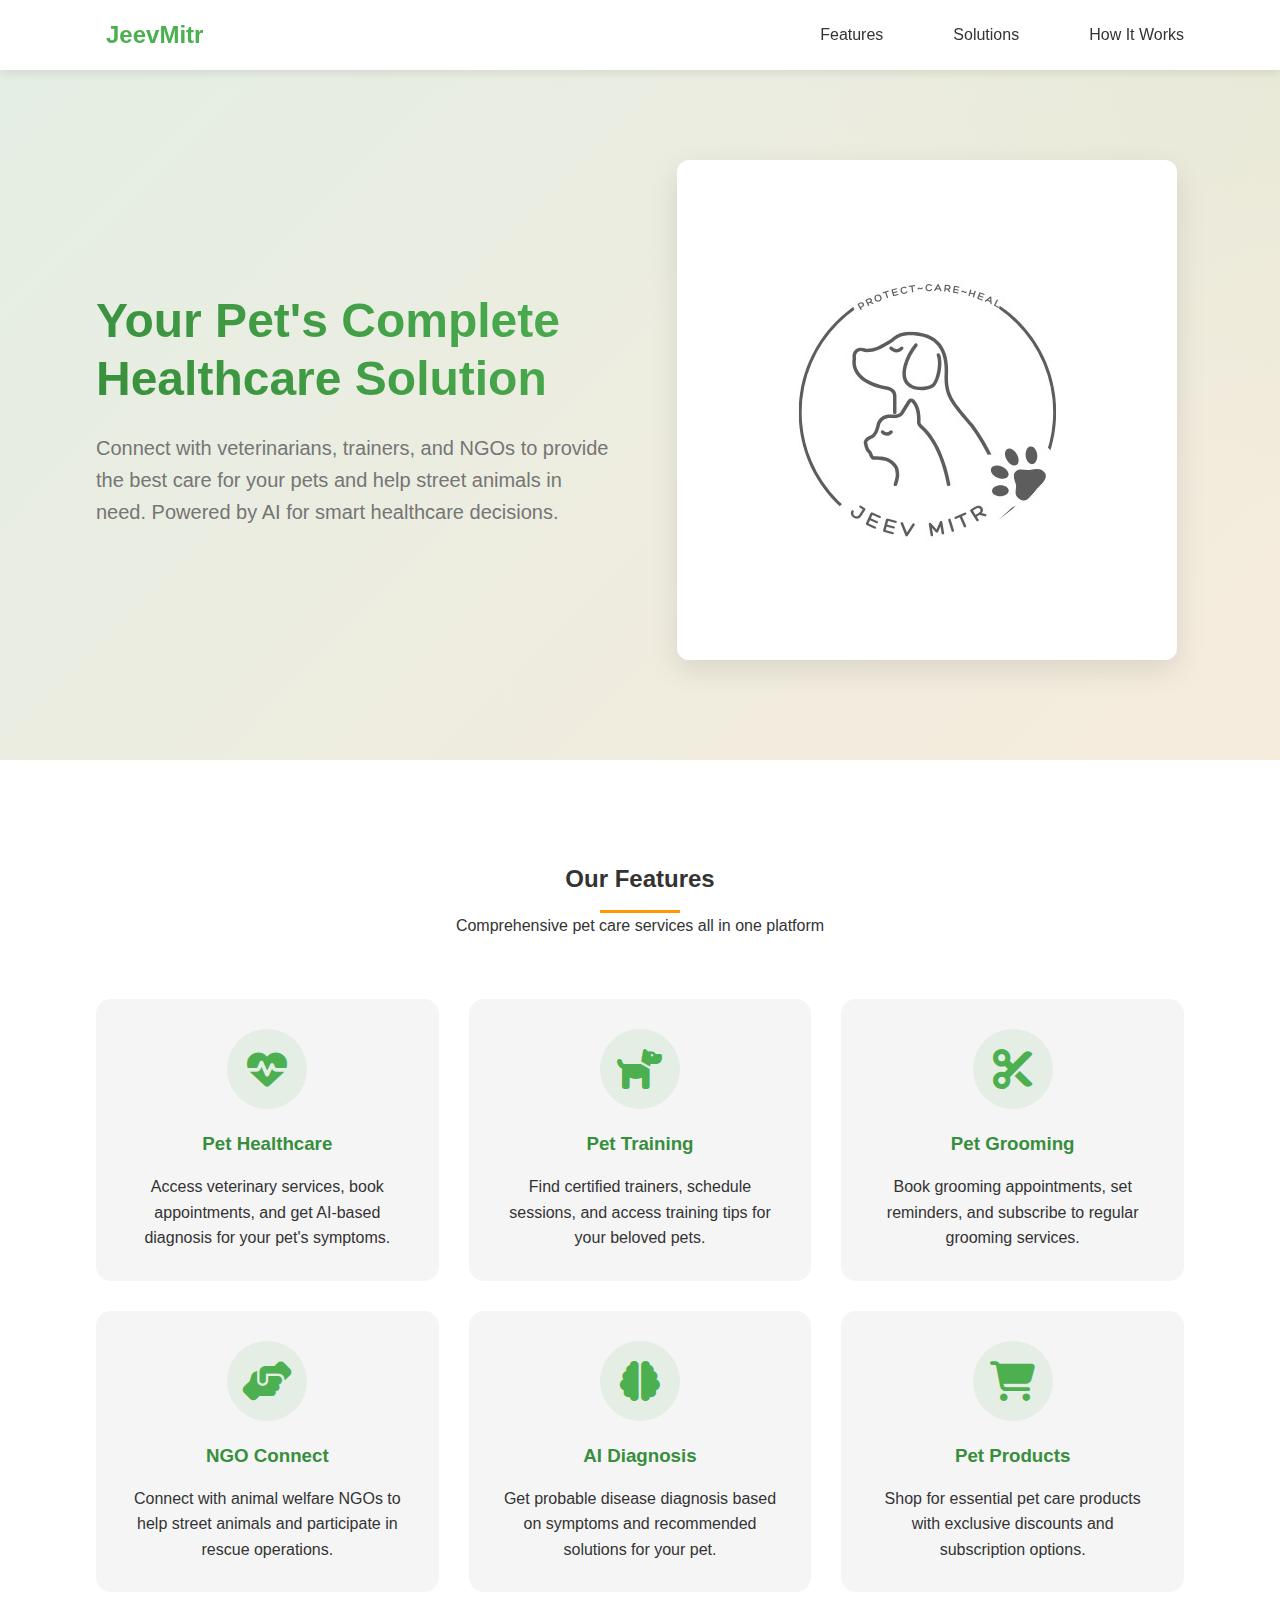
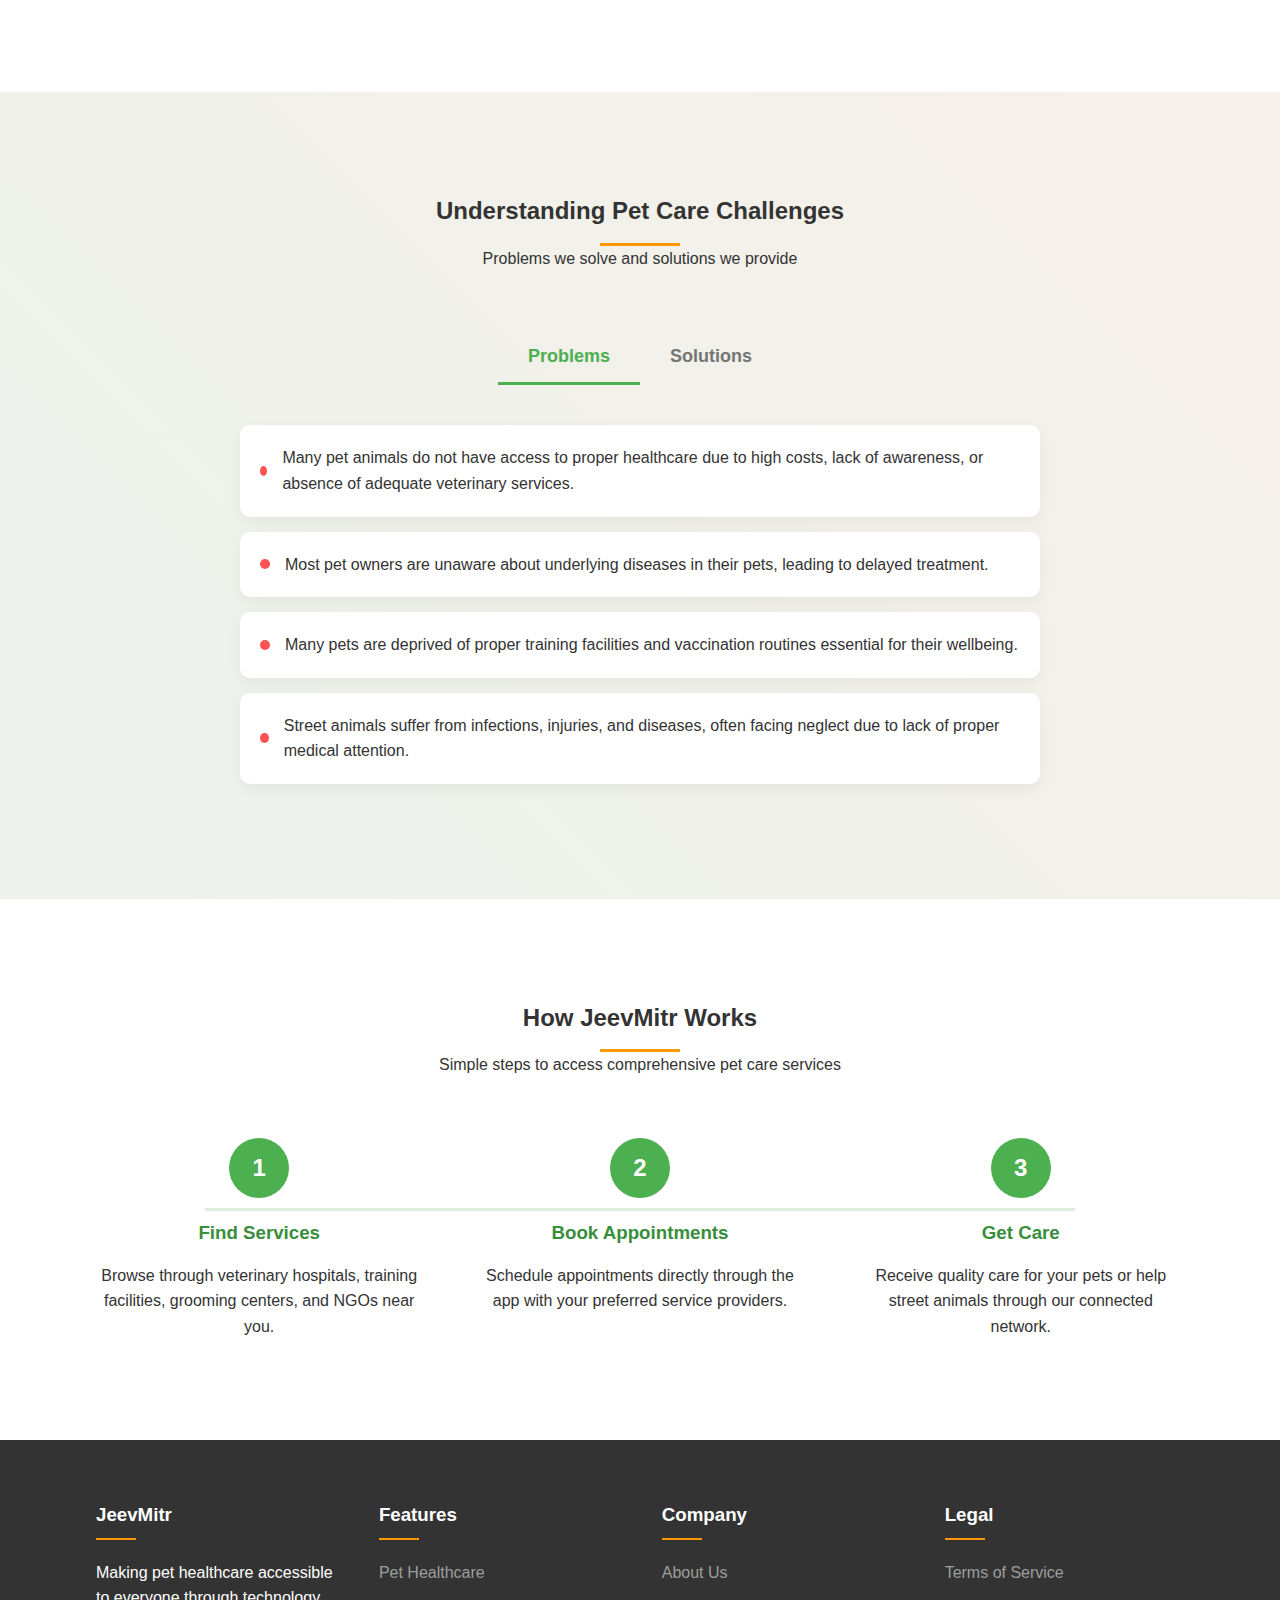
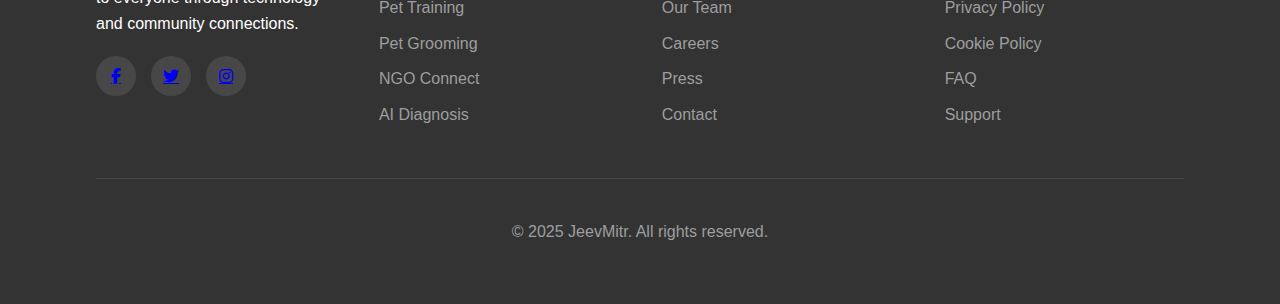
==== index.html @ 5f8472cf "namechange" ====
<!DOCTYPE html>
<html lang="en">
<head>
    <meta charset="UTF-8">
    <meta name="viewport" content="width=device-width, initial-scale=1.0">
    <title>JeevMitr - Complete Pet Healthcare Solution</title>
    <link rel="icon" href="/api/placeholder/32/32" type="image/png">
    <link href="https://fonts.googleapis.com/css2?family=Roboto:wght@400;500;700&display=swap" rel="stylesheet">
    <link rel="stylesheet" href="https://cdnjs.cloudflare.com/ajax/libs/font-awesome/6.5.1/css/all.min.css">
    <style>
        :root {
            --primary: #4CAF50;
            --primary-dark: #388E3C;
            --accent: #FF9800;
            --light: #F5F5F5;
            --dark: #333333;
            --gray: #757575;
        }
        
        * {
            margin: 0;
            padding: 0;
            box-sizing: border-box;
            font-family: 'Segoe UI', Tahoma, Geneva, Verdana, sans-serif;
        }
        
        body {
            background-color: var(--light);
            color: var(--dark);
            line-height: 1.6;
        }
        
        header {
            background-color: white;
            box-shadow: 0 2px 10px rgba(0,0,0,0.1);
            position: fixed;
            width: 100%;
            z-index: 100;
        }
        
        .container {
            width: 85%;
            max-width: 1200px;
            margin: 0 auto;
        }
        
        nav {
            display: flex;
            justify-content: space-between;
            align-items: center;
            padding: 15px 0;
            height: 70px;
        }
        
        .logo {
            display: flex;
            align-items: center;
        }
        
        .logo img {
            height: 40px;
            margin-right: 10px;
        }
        
        .logo h1 {
            color: var(--primary);
            font-size: 24px;
        }
        
        .nav-links {
            display: flex;
            list-style: none;
            align-items: center;
            gap: 40px;
        }
        
        .nav-links li {
            margin-left: 30px;
        }
        
        .nav-links a {
            text-decoration: none;
            color: var(--dark);
            font-weight: 500;
            transition: color 0.3s;
        }
        
        .nav-links li a {
            text-decoration: none;
            color: var(--dark);
            font-weight: 500;
            font-size: 16px;
            transition: all 0.3s ease;
            position: relative;
        }
        
        .nav-links li a:not(.cta-button)::after {
            content: '';
            position: absolute;
            bottom: -5px;
            left: 0;
            width: 0;
            height: 2px;
            background-color: var(--primary);
            transition: width 0.3s ease;
        }
        
        .nav-links li a:not(.cta-button):hover::after {
            width: 100%;
        }
        
        .nav-links a:hover {
            color: var(--primary);
        }
        
        .cta-button {
            background: linear-gradient(45deg, var(--primary), var(--primary-dark));
            color: white;
            padding: 12px 24px;
            border-radius: 30px;
            font-weight: 600;
            transition: transform 0.3s ease, box-shadow 0.3s ease;
        }
        
        .cta-button:hover {
            transform: translateY(-2px);
            box-shadow: 0 5px 15px rgba(76, 175, 80, 0.3);
        }
        
        /* Hero Section */
        .hero {
            padding: 160px 0 100px;
            background: linear-gradient(135deg, rgba(76, 175, 80, 0.1) 0%, rgba(255, 152, 0, 0.1) 100%);
            position: relative;
            overflow: hidden;
        }

        .hero .container {
            display: grid;
            grid-template-columns: 1fr 1fr;
            gap: 60px;
            align-items: center;
        }
        
        .hero::before {
            content: '';
            position: absolute;
            top: -50%;
            right: -50%;
            width: 100%;
            height: 100%;
            background: radial-gradient(circle, rgba(76, 175, 80, 0.05) 0%, transparent 70%);
            transform: rotate(-45deg);
        }
        
        .hero-content {
            width: 100%;
            position: relative;
            z-index: 2;
        }
        
        .hero-content h2 {
            font-size: 48px;
            line-height: 1.2;
            margin-bottom: 25px;
            background: linear-gradient(45deg, var(--primary-dark), var(--primary));
            -webkit-background-clip: text;
            -webkit-text-fill-color: transparent;
        }
        
        .hero-content p {
            font-size: 20px;
            line-height: 1.6;
            color: var(--gray);
            margin-bottom: 0; /* Changed from 40px since there are no buttons */
        }
        
        .hero-image {
            width: 100%;
            position: relative;
            z-index: 2;
            display: flex;
            justify-content: center;
            align-items: center;
        }

        .hero-image img {
            max-width: 100%;
            height: auto;
            border-radius: 12px;
            box-shadow: 0 10px 30px rgba(0,0,0,0.1);
            transition: transform 0.3s ease;
        }

        .hero-image img:hover {
            transform: translateY(-5px);
        }
        
        /* Features Section */
        .features {
            padding: 100px 0;
            background-color: white;
        }
        
        .section-title {
            text-align: center;
            margin-bottom: 60px;
        }
        
        .section-title h2 {
            position: relative;
            display: inline-block;
            padding-bottom: 15px;
        }
        
        .section-title h2::after {
            content: '';
            position: absolute;
            bottom: 0;
            left: 50%;
            transform: translateX(-50%);
            width: 80px;
            height: 3px;
            background-color: var(--accent);
        }
        
        .features-grid {
            display: grid;
            grid-template-columns: repeat(3, 1fr);
            gap: 30px;
        }
        
        .feature-card {
            background-color: var(--light);
            border-radius: 15px;
            padding: 30px;
            text-align: center;
            transition: transform 0.3s, box-shadow 0.3s;
        }
        
        .feature-card:hover {
            transform: translateY(-10px);
            box-shadow: 0 15px 30px rgba(0,0,0,0.1);
        }
        
        .feature-icon {
            background-color: rgba(76, 175, 80, 0.1);
            width: 80px;
            height: 80px;
            border-radius: 50%;
            display: flex;
            align-items: center;
            justify-content: center;
            margin: 0 auto 20px;
            color: var(--primary);
        }
        
        .feature-icon i {
            font-size: 40px;
        }
        
        .feature-card h3 {
            margin-bottom: 15px;
            color: var(--primary-dark);
        }
        
        /* Problem Solution Section */
        .problem-solution {
            padding: 100px 0;
            background: linear-gradient(45deg, rgba(76, 175, 80, 0.05), rgba(255, 152, 0, 0.05));
        }
        
        .tabs {
            display: flex;
            justify-content: center;
            margin-bottom: 40px;
        }
        
        .tab-button {
            padding: 15px 30px;
            border: none;
            background: none;
            font-size: 18px;
            font-weight: 600;
            color: var(--gray);
            cursor: pointer;
            transition: color 0.3s;
            border-bottom: 3px solid transparent;
        }
        
        .tab-button.active {
            color: var(--primary);
            border-bottom: 3px solid var(--primary);
        }
        
        .tab-content {
            display: none;
        }
        
        .tab-content.active {
            display: block;
        }
        
        .problem-list, .solution-list {
            list-style: none;
            max-width: 800px;
            margin: 0 auto;
        }
        
        .problem-list li, .solution-list li {
            background-color: white;
            padding: 20px;
            margin-bottom: 15px;
            border-radius: 10px;
            box-shadow: 0 5px 15px rgba(0,0,0,0.05);
            display: flex;
            align-items: center;
        }
        
        .problem-list li::before, .solution-list li::before {
            content: '';
            display: block;
            width: 10px;
            height: 10px;
            border-radius: 50%;
            margin-right: 15px;
        }
        
        .problem-list li::before {
            background-color: #FF5252;
        }
        
        .solution-list li::before {
            background-color: var(--primary);
        }
        
        /* How It Works Section */
        .how-it-works {
            padding: 100px 0;
            background-color: white;
        }
        
        .steps {
            display: flex;
            justify-content: space-between;
            position: relative;
            margin-top: 60px;
        }
        
        .steps::before {
            content: '';
            position: absolute;
            top: 70px;
            left: 10%;
            right: 10%;
            height: 3px;
            background-color: rgba(76, 175, 80, 0.2);
            z-index: 1;
        }
        
        .step {
            text-align: center;
            position: relative;
            z-index: 2;
            width: 30%;
        }
        
        .step-number {
            width: 60px;
            height: 60px;
            background-color: var(--primary);
            color: white;
            border-radius: 50%;
            display: flex;
            align-items: center;
            justify-content: center;
            font-size: 24px;
            font-weight: 700;
            margin: 0 auto 20px;
        }
        
        .step h3 {
            margin-bottom: 15px;
            color: var(--primary-dark);
        }
        
        /* Footer */
        footer {
            background-color: var(--dark);
            color: white;
            padding: 60px 0;
        }
        
        .footer-content {
            display: flex;
            justify-content: space-between;
        }
        
        .footer-column {
            width: 22%;
        }
        
        .footer-column h3 {
            margin-bottom: 20px;
            position: relative;
            padding-bottom: 10px;
        }
        
        .footer-column h3::after {
            content: '';
            position: absolute;
            bottom: 0;
            left: 0;
            width: 40px;
            height: 2px;
            background-color: var(--accent);
        }
        
        .footer-links {
            list-style: none;
        }
        
        .footer-links li {
            margin-bottom: 10px;
        }
        
        .footer-links a {
            color: #9E9E9E;
            text-decoration: none;
            transition: color 0.3s;
        }
        
        .footer-links a:hover {
            color: white;
        }
        
        .social-links {
            display: flex;
            gap: 15px;
            margin-top: 20px;
        }
        
        .social-icon {
            width: 40px;
            height: 40px;
            border-radius: 50%;
            background-color: rgba(255,255,255,0.1);
            display: flex;
            align-items: center;
            justify-content: center;
            transition: background-color 0.3s;
        }
        
        .social-icon:hover {
            background-color: var(--accent);
        }
        
        .social-icon img {
            width: 20px;
            filter: brightness(0) invert(1);
        }
        
        .copyright {
            text-align: center;
            padding-top: 40px;
            color: #9E9E9E;
            border-top: 1px solid rgba(255,255,255,0.1);
            margin-top: 40px;
        }
        
        /* Responsive Design */
        @media (max-width: 992px) {
            .hero .container {
                grid-template-columns: 1fr;
                gap: 40px;
                text-align: center;
            }
            
            .hero-content, .hero-image {
                width: 100%;
            }
            
            .hero-image {
                order: -1;
            }
            
            .hero-content {
                margin-bottom: 0;
            }
            
            .features-grid {
                grid-template-columns: repeat(2, 1fr);
            }
            
            .footer-content {
                flex-wrap: wrap;
            }
            
            .footer-column {
                width: 48%;
                margin-bottom: 30px;
            }
        }
        
        @media (max-width: 768px) {
            .hero {
                padding: 120px 0 60px;
            }
            
            .hero-content h2 {
                font-size: 36px;
            }
            
            .hero-content p {
                font-size: 18px;
            }
            
            .features-grid {
                grid-template-columns: 1fr;
            }
            
            .steps {
                flex-direction: column;
                align-items: center;
            }
            
            .steps::before {
                display: none;
            }
            
            .step {
                width: 100%;
                margin-bottom: 40px;
            }
            
            .footer-column {
                width: 100%;
            }
        }
    </style>
</head>
<body>
    <header>
        <div class="container">
            <nav>
                <div class="logo">
                    <i style="font-size: 40px; color: var(--primary); margin-right: 10px;"></i>
                    <h1>JeevMitr</h1>
                </div>
                <ul class="nav-links">
                    <li><a href="#features">Features</a></li>
                    <li><a href="#problem-solution">Solutions</a></li>
                    <li><a href="#how-it-works">How It Works</a></li>
                    <!-- <li><a href="https://play.google.com" target="_blank" class="cta-button">
                        <i class="fab fa-google-play"></i>
                        Download App
                    </a></li> -->
                </ul>
            </nav>
        </div>
    </header>

    <section class="hero">
        <div class="container">
            <div class="hero-content">
                <h2>Your Pet's Complete Healthcare Solution</h2>
                <p>Connect with veterinarians, trainers, and NGOs to provide the best care for your pets and help street animals in need. Powered by AI for smart healthcare decisions.</p>
            </div>
            <div class="hero-image">
                <img src="jeevmitr.jpg" 
                     alt="JeevMitr App Interface" 
                     style="max-width: 100%; height: auto; border-radius: 12px; box-shadow: 0 10px 30px rgba(0,0,0,0.1);">
            </div>
        </div>
    </section>

    <section class="features" id="features">
        <div class="container">
            <div class="section-title">
                <h2>Our Features</h2>
                <p>Comprehensive pet care services all in one platform</p>
            </div>
            <div class="features-grid">
                <div class="feature-card">
                    <div class="feature-icon">
                        <i class="fas fa-heartbeat" style="font-size: 40px; color: var(--primary);"></i>
                    </div>
                    <h3>Pet Healthcare</h3>
                    <p>Access veterinary services, book appointments, and get AI-based diagnosis for your pet's symptoms.</p>
                </div>
                <div class="feature-card">
                    <div class="feature-icon">
                        <i class="fas fa-dog" style="font-size: 40px; color: var(--primary);"></i>
                    </div>
                    <h3>Pet Training</h3>
                    <p>Find certified trainers, schedule sessions, and access training tips for your beloved pets.</p>
                </div>
                <div class="feature-card">
                    <div class="feature-icon">
                        <i class="fas fa-cut" style="font-size: 40px; color: var(--primary);"></i>
                    </div>
                    <h3>Pet Grooming</h3>
                    <p>Book grooming appointments, set reminders, and subscribe to regular grooming services.</p>
                </div>
                <div class="feature-card">
                    <div class="feature-icon">
                        <i class="fas fa-hands-helping" style="font-size: 40px; color: var(--primary);"></i>
                    </div>
                    <h3>NGO Connect</h3>
                    <p>Connect with animal welfare NGOs to help street animals and participate in rescue operations.</p>
                </div>
                <div class="feature-card">
                    <div class="feature-icon">
                        <i class="fas fa-brain" style="font-size: 40px; color: var(--primary);"></i>
                    </div>
                    <h3>AI Diagnosis</h3>
                    <p>Get probable disease diagnosis based on symptoms and recommended solutions for your pet.</p>
                </div>
                <div class="feature-card">
                    <div class="feature-icon">
                        <i class="fas fa-shopping-cart" style="font-size: 40px; color: var(--primary);"></i>
                    </div>
                    <h3>Pet Products</h3>
                    <p>Shop for essential pet care products with exclusive discounts and subscription options.</p>
                </div>
            </div>
        </div>
    </section>

    <section class="problem-solution" id="problem-solution">
        <div class="container">
            <div class="section-title">
                <h2>Understanding Pet Care Challenges</h2>
                <p>Problems we solve and solutions we provide</p>
            </div>
            <div class="tabs">
                <button class="tab-button active" onclick="openTab('problems')">Problems</button>
                <button class="tab-button" onclick="openTab('solutions')">Solutions</button>
            </div>
            <div id="problems" class="tab-content active">
                <ul class="problem-list">
                    <li>Many pet animals do not have access to proper healthcare due to high costs, lack of awareness, or absence of adequate veterinary services.</li>
                    <li>Most pet owners are unaware about underlying diseases in their pets, leading to delayed treatment.</li>
                    <li>Many pets are deprived of proper training facilities and vaccination routines essential for their wellbeing.</li>
                    <li>Street animals suffer from infections, injuries, and diseases, often facing neglect due to lack of proper medical attention.</li>
                </ul>
            </div>
            <div id="solutions" class="tab-content">
                <ul class="solution-list">
                    <li>We provide essential pet healthcare products on a single platform with competitive pricing and home delivery options.</li>
                    <li>Our app tells the probable diseases and recommends solutions based on symptoms through AI-powered diagnosis.</li>
                    <li>Our app connects veterinarians, trainers and pet owners in need through an easy booking system.</li>
                    <li>Our app connects NGOs and common people to collaborate on street animal rescue and rehabilitation efforts.</li>
                </ul>
            </div>
        </div>
    </section>

    <section class="how-it-works" id="how-it-works">
        <div class="container">
            <div class="section-title">
                <h2>How JeevMitr Works</h2>
                <p>Simple steps to access comprehensive pet care services</p>
            </div>
            <div class="steps">
                <div class="step">
                    <div class="step-number">1</div>
                    <h3>Find Services</h3>
                    <p>Browse through veterinary hospitals, training facilities, grooming centers, and NGOs near you.</p>
                </div>
                <div class="step">
                    <div class="step-number">2</div>
                    <h3>Book Appointments</h3>
                    <p>Schedule appointments directly through the app with your preferred service providers.</p>
                </div>
                <div class="step">
                    <div class="step-number">3</div>
                    <h3>Get Care</h3>
                    <p>Receive quality care for your pets or help street animals through our connected network.</p>
                </div>
            </div>
        </div>
    </section>

    <footer>
        <div class="container">
            <div class="footer-content">
                <div class="footer-column">
                    <h3>JeevMitr</h3>
                    <p>Making pet healthcare accessible to everyone through technology and community connections.</p>
                    <div class="social-links">
                        <a href="#" class="social-icon">
                            <i class="fab fa-facebook-f"></i>
                        </a>
                        <a href="#" class="social-icon">
                            <i class="fab fa-twitter"></i>
                        </a>
                        <a href="#" class="social-icon">
                            <i class="fab fa-instagram"></i>
                        </a>
                    </div>
                </div>
                <div class="footer-column">
                    <h3>Features</h3>
                    <ul class="footer-links">
                        <li><a href="#">Pet Healthcare</a></li>
                        <li><a href="#">Pet Training</a></li>
                        <li><a href="#">Pet Grooming</a></li>
                        <li><a href="#">NGO Connect</a></li>
                        <li><a href="#">AI Diagnosis</a></li>
                    </ul>
                </div>
                <div class="footer-column">
                    <h3>Company</h3>
                    <ul class="footer-links">
                        <li><a href="#">About Us</a></li>
                        <li><a href="#">Our Team</a></li>
                        <li><a href="#">Careers</a></li>
                        <li><a href="#">Press</a></li>
                        <li><a href="#">Contact</a></li>
                    </ul>
                </div>
                <div class="footer-column">
                    <h3>Legal</h3>
                    <ul class="footer-links">
                        <li><a href="#">Terms of Service</a></li>
                        <li><a href="#">Privacy Policy</a></li>
                        <li><a href="#">Cookie Policy</a></li>
                        <li><a href="#">FAQ</a></li>
                        <li><a href="#">Support</a></li>
                    </ul>
                </div>
            </div>
            <div class="copyright">
                <p>&copy; 2025 JeevMitr. All rights reserved.</p>
            </div>
        </div>
    </footer>

    <script>
        function openTab(tabName) {
    var i, tabContent, tabButtons;
    
    tabContent = document.getElementsByClassName("tab-content");
    for (i = 0; i < tabContent.length; i++) {  
        tabContent[i].classList.remove("active");
    }
    
    tabButtons = document.getElementsByClassName("tab-button");
    for (i = 0; i < tabButtons.length; i++) {
        tabButtons[i].classList.remove("active");
    }
    
    document.getElementById(tabName).classList.add("active");
    event.currentTarget.classList.add("active");
}
    </script>
</body>
</html>
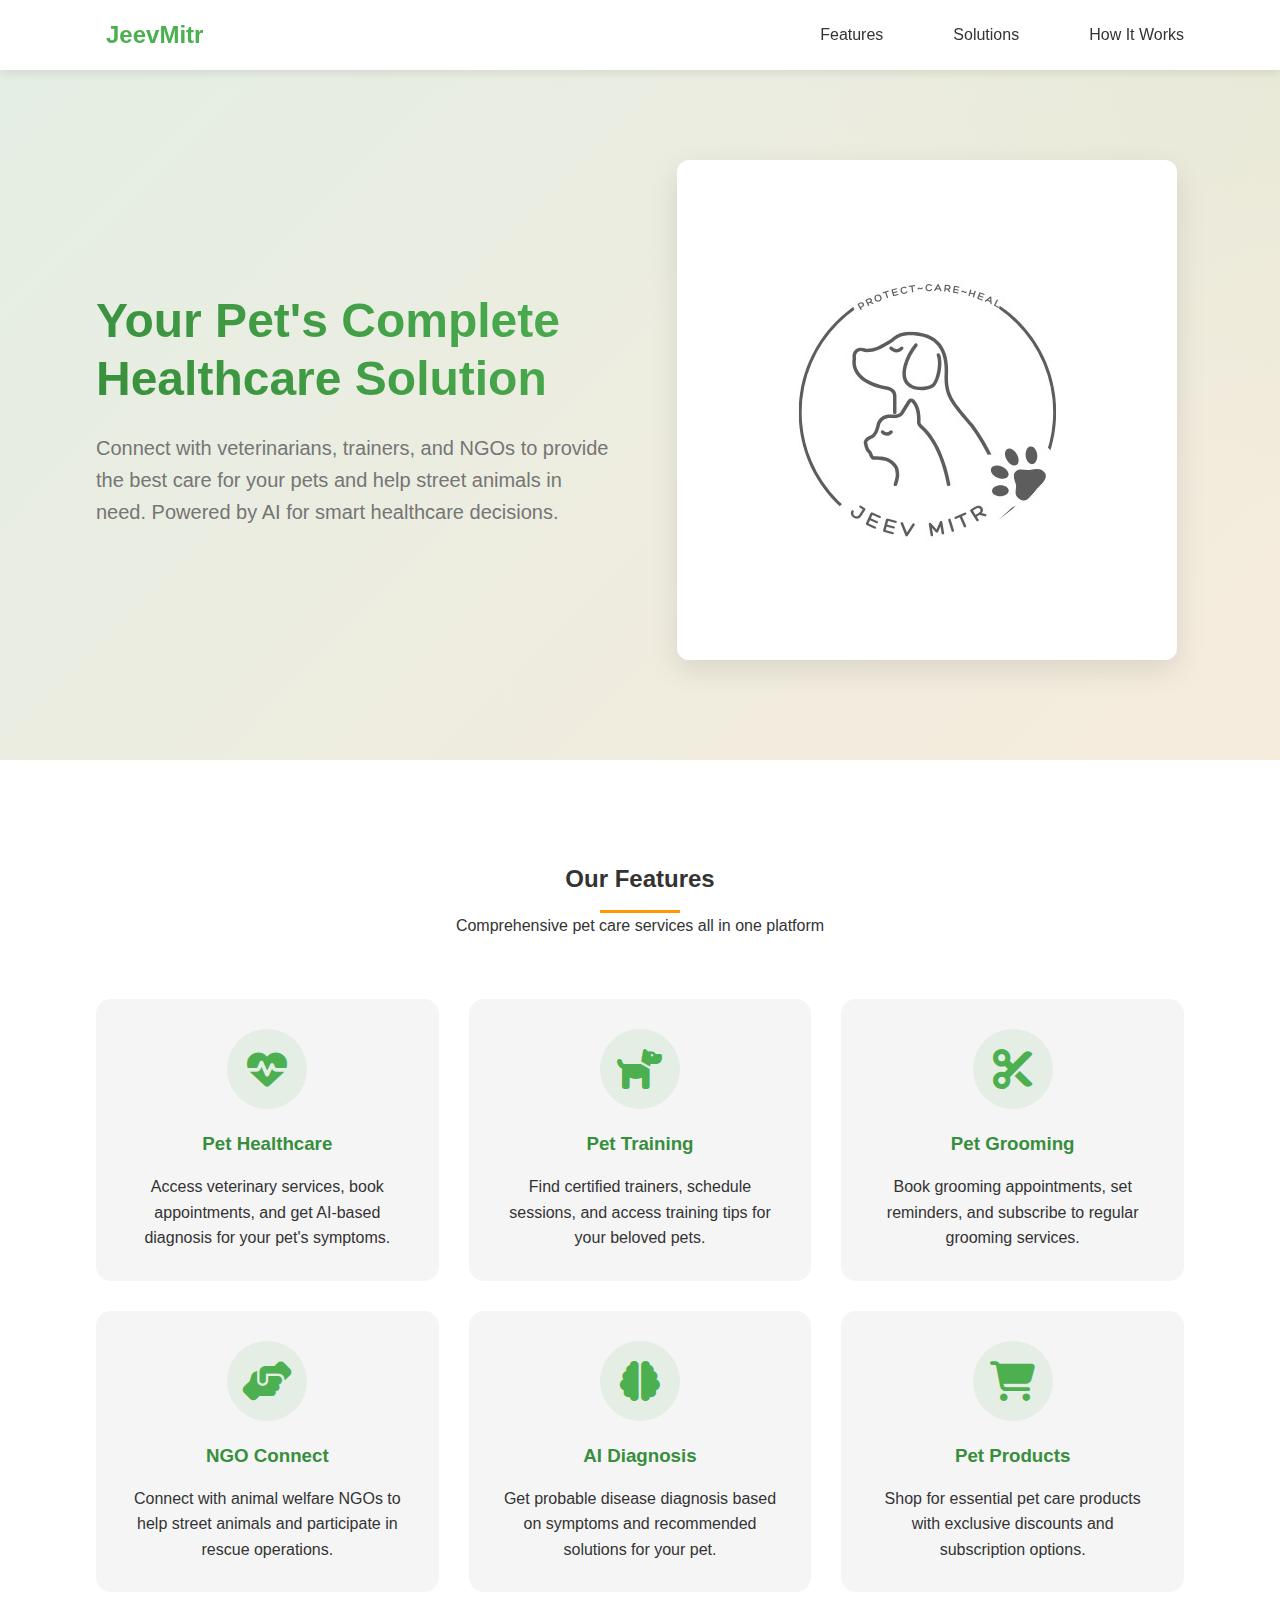
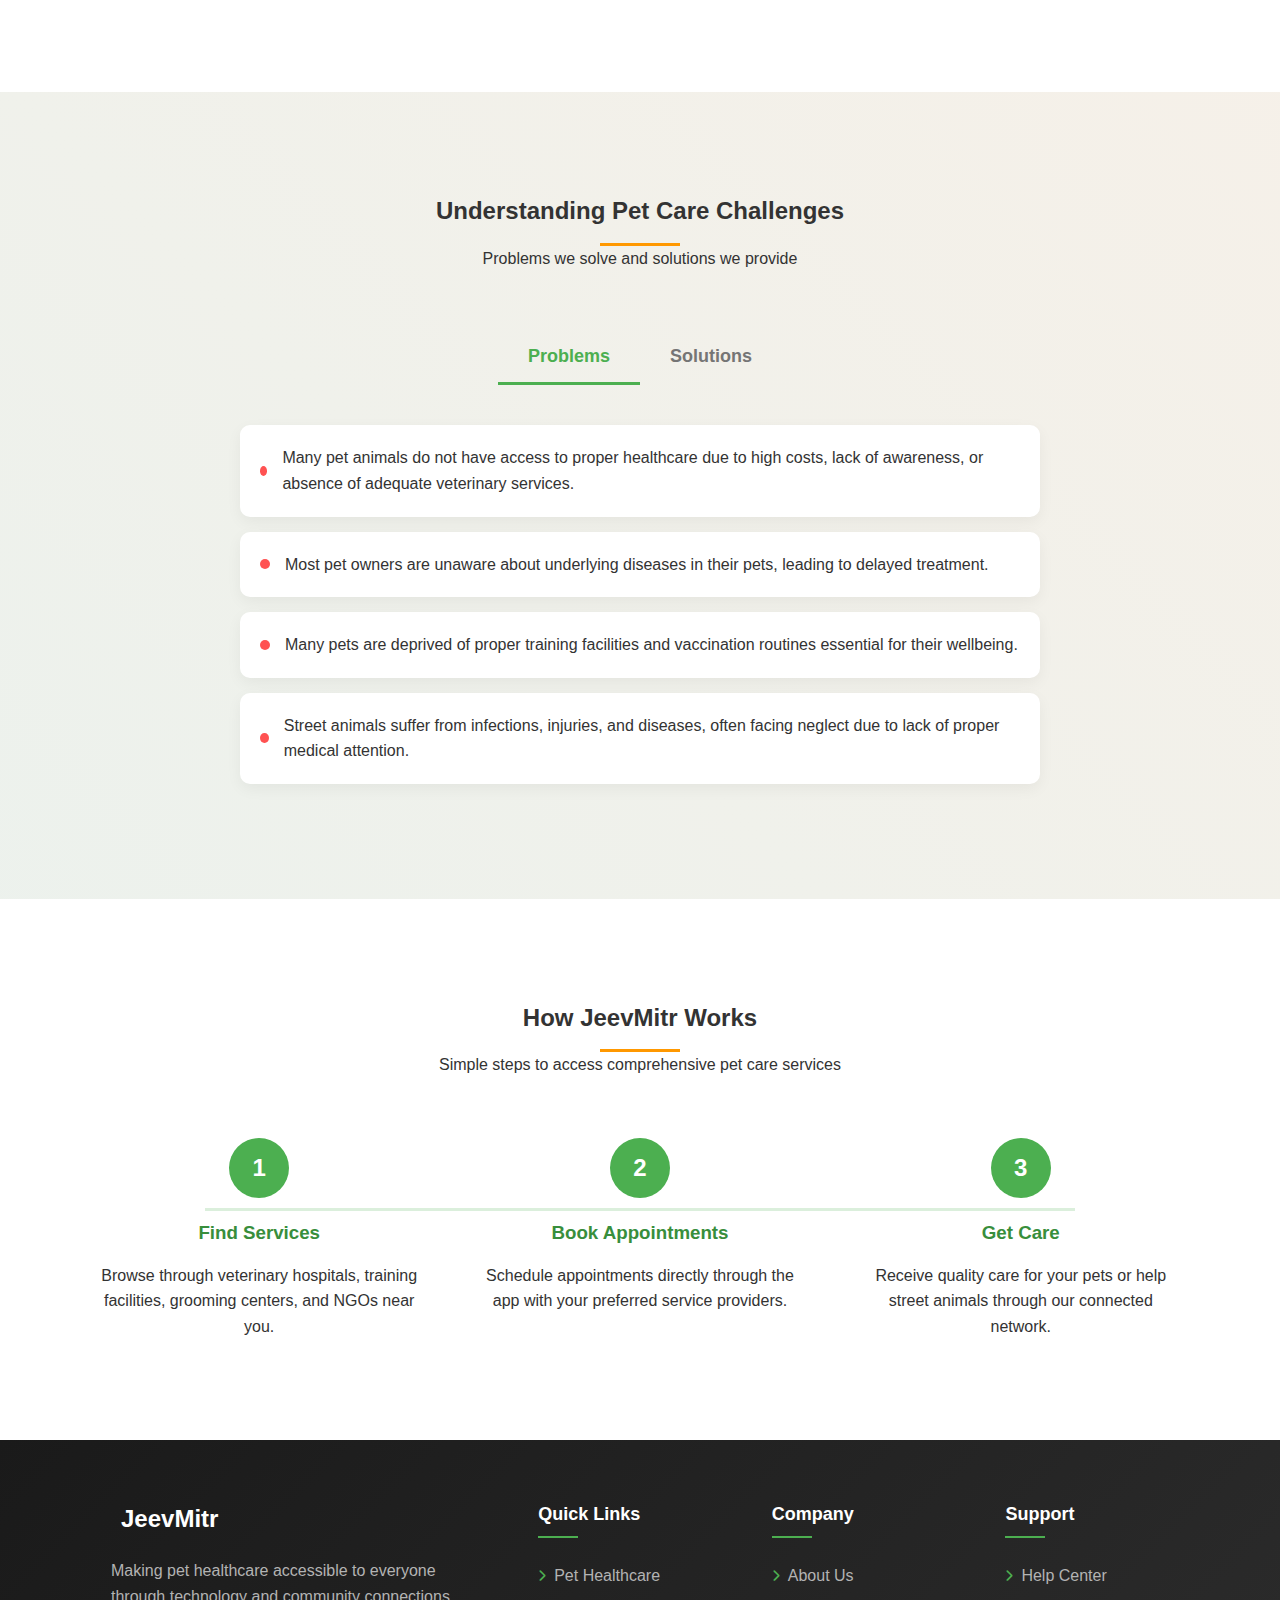
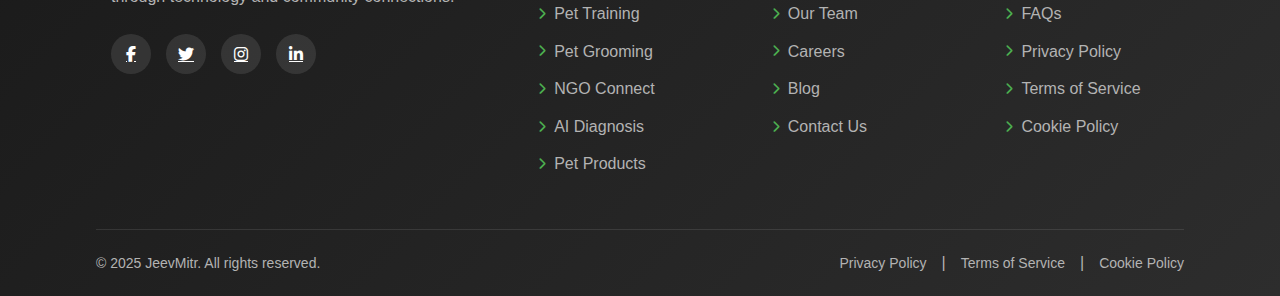
==== commit aa3be6ba: "new features" ====
--- a/index.html
+++ b/index.html
@@ -7,537 +7,7 @@
     <link rel="icon" href="/api/placeholder/32/32" type="image/png">
     <link href="https://fonts.googleapis.com/css2?family=Roboto:wght@400;500;700&display=swap" rel="stylesheet">
     <link rel="stylesheet" href="https://cdnjs.cloudflare.com/ajax/libs/font-awesome/6.5.1/css/all.min.css">
-    <style>
-        :root {
-            --primary: #4CAF50;
-            --primary-dark: #388E3C;
-            --accent: #FF9800;
-            --light: #F5F5F5;
-            --dark: #333333;
-            --gray: #757575;
-        }
-        
-        * {
-            margin: 0;
-            padding: 0;
-            box-sizing: border-box;
-            font-family: 'Segoe UI', Tahoma, Geneva, Verdana, sans-serif;
-        }
-        
-        body {
-            background-color: var(--light);
-            color: var(--dark);
-            line-height: 1.6;
-        }
-        
-        header {
-            background-color: white;
-            box-shadow: 0 2px 10px rgba(0,0,0,0.1);
-            position: fixed;
-            width: 100%;
-            z-index: 100;
-        }
-        
-        .container {
-            width: 85%;
-            max-width: 1200px;
-            margin: 0 auto;
-        }
-        
-        nav {
-            display: flex;
-            justify-content: space-between;
-            align-items: center;
-            padding: 15px 0;
-            height: 70px;
-        }
-        
-        .logo {
-            display: flex;
-            align-items: center;
-        }
-        
-        .logo img {
-            height: 40px;
-            margin-right: 10px;
-        }
-        
-        .logo h1 {
-            color: var(--primary);
-            font-size: 24px;
-        }
-        
-        .nav-links {
-            display: flex;
-            list-style: none;
-            align-items: center;
-            gap: 40px;
-        }
-        
-        .nav-links li {
-            margin-left: 30px;
-        }
-        
-        .nav-links a {
-            text-decoration: none;
-            color: var(--dark);
-            font-weight: 500;
-            transition: color 0.3s;
-        }
-        
-        .nav-links li a {
-            text-decoration: none;
-            color: var(--dark);
-            font-weight: 500;
-            font-size: 16px;
-            transition: all 0.3s ease;
-            position: relative;
-        }
-        
-        .nav-links li a:not(.cta-button)::after {
-            content: '';
-            position: absolute;
-            bottom: -5px;
-            left: 0;
-            width: 0;
-            height: 2px;
-            background-color: var(--primary);
-            transition: width 0.3s ease;
-        }
-        
-        .nav-links li a:not(.cta-button):hover::after {
-            width: 100%;
-        }
-        
-        .nav-links a:hover {
-            color: var(--primary);
-        }
-        
-        .cta-button {
-            background: linear-gradient(45deg, var(--primary), var(--primary-dark));
-            color: white;
-            padding: 12px 24px;
-            border-radius: 30px;
-            font-weight: 600;
-            transition: transform 0.3s ease, box-shadow 0.3s ease;
-        }
-        
-        .cta-button:hover {
-            transform: translateY(-2px);
-            box-shadow: 0 5px 15px rgba(76, 175, 80, 0.3);
-        }
-        
-        /* Hero Section */
-        .hero {
-            padding: 160px 0 100px;
-            background: linear-gradient(135deg, rgba(76, 175, 80, 0.1) 0%, rgba(255, 152, 0, 0.1) 100%);
-            position: relative;
-            overflow: hidden;
-        }
-
-        .hero .container {
-            display: grid;
-            grid-template-columns: 1fr 1fr;
-            gap: 60px;
-            align-items: center;
-        }
-        
-        .hero::before {
-            content: '';
-            position: absolute;
-            top: -50%;
-            right: -50%;
-            width: 100%;
-            height: 100%;
-            background: radial-gradient(circle, rgba(76, 175, 80, 0.05) 0%, transparent 70%);
-            transform: rotate(-45deg);
-        }
-        
-        .hero-content {
-            width: 100%;
-            position: relative;
-            z-index: 2;
-        }
-        
-        .hero-content h2 {
-            font-size: 48px;
-            line-height: 1.2;
-            margin-bottom: 25px;
-            background: linear-gradient(45deg, var(--primary-dark), var(--primary));
-            -webkit-background-clip: text;
-            -webkit-text-fill-color: transparent;
-        }
-        
-        .hero-content p {
-            font-size: 20px;
-            line-height: 1.6;
-            color: var(--gray);
-            margin-bottom: 0; /* Changed from 40px since there are no buttons */
-        }
-        
-        .hero-image {
-            width: 100%;
-            position: relative;
-            z-index: 2;
-            display: flex;
-            justify-content: center;
-            align-items: center;
-        }
-
-        .hero-image img {
-            max-width: 100%;
-            height: auto;
-            border-radius: 12px;
-            box-shadow: 0 10px 30px rgba(0,0,0,0.1);
-            transition: transform 0.3s ease;
-        }
-
-        .hero-image img:hover {
-            transform: translateY(-5px);
-        }
-        
-        /* Features Section */
-        .features {
-            padding: 100px 0;
-            background-color: white;
-        }
-        
-        .section-title {
-            text-align: center;
-            margin-bottom: 60px;
-        }
-        
-        .section-title h2 {
-            position: relative;
-            display: inline-block;
-            padding-bottom: 15px;
-        }
-        
-        .section-title h2::after {
-            content: '';
-            position: absolute;
-            bottom: 0;
-            left: 50%;
-            transform: translateX(-50%);
-            width: 80px;
-            height: 3px;
-            background-color: var(--accent);
-        }
-        
-        .features-grid {
-            display: grid;
-            grid-template-columns: repeat(3, 1fr);
-            gap: 30px;
-        }
-        
-        .feature-card {
-            background-color: var(--light);
-            border-radius: 15px;
-            padding: 30px;
-            text-align: center;
-            transition: transform 0.3s, box-shadow 0.3s;
-        }
-        
-        .feature-card:hover {
-            transform: translateY(-10px);
-            box-shadow: 0 15px 30px rgba(0,0,0,0.1);
-        }
-        
-        .feature-icon {
-            background-color: rgba(76, 175, 80, 0.1);
-            width: 80px;
-            height: 80px;
-            border-radius: 50%;
-            display: flex;
-            align-items: center;
-            justify-content: center;
-            margin: 0 auto 20px;
-            color: var(--primary);
-        }
-        
-        .feature-icon i {
-            font-size: 40px;
-        }
-        
-        .feature-card h3 {
-            margin-bottom: 15px;
-            color: var(--primary-dark);
-        }
-        
-        /* Problem Solution Section */
-        .problem-solution {
-            padding: 100px 0;
-            background: linear-gradient(45deg, rgba(76, 175, 80, 0.05), rgba(255, 152, 0, 0.05));
-        }
-        
-        .tabs {
-            display: flex;
-            justify-content: center;
-            margin-bottom: 40px;
-        }
-        
-        .tab-button {
-            padding: 15px 30px;
-            border: none;
-            background: none;
-            font-size: 18px;
-            font-weight: 600;
-            color: var(--gray);
-            cursor: pointer;
-            transition: color 0.3s;
-            border-bottom: 3px solid transparent;
-        }
-        
-        .tab-button.active {
-            color: var(--primary);
-            border-bottom: 3px solid var(--primary);
-        }
-        
-        .tab-content {
-            display: none;
-        }
-        
-        .tab-content.active {
-            display: block;
-        }
-        
-        .problem-list, .solution-list {
-            list-style: none;
-            max-width: 800px;
-            margin: 0 auto;
-        }
-        
-        .problem-list li, .solution-list li {
-            background-color: white;
-            padding: 20px;
-            margin-bottom: 15px;
-            border-radius: 10px;
-            box-shadow: 0 5px 15px rgba(0,0,0,0.05);
-            display: flex;
-            align-items: center;
-        }
-        
-        .problem-list li::before, .solution-list li::before {
-            content: '';
-            display: block;
-            width: 10px;
-            height: 10px;
-            border-radius: 50%;
-            margin-right: 15px;
-        }
-        
-        .problem-list li::before {
-            background-color: #FF5252;
-        }
-        
-        .solution-list li::before {
-            background-color: var(--primary);
-        }
-        
-        /* How It Works Section */
-        .how-it-works {
-            padding: 100px 0;
-            background-color: white;
-        }
-        
-        .steps {
-            display: flex;
-            justify-content: space-between;
-            position: relative;
-            margin-top: 60px;
-        }
-        
-        .steps::before {
-            content: '';
-            position: absolute;
-            top: 70px;
-            left: 10%;
-            right: 10%;
-            height: 3px;
-            background-color: rgba(76, 175, 80, 0.2);
-            z-index: 1;
-        }
-        
-        .step {
-            text-align: center;
-            position: relative;
-            z-index: 2;
-            width: 30%;
-        }
-        
-        .step-number {
-            width: 60px;
-            height: 60px;
-            background-color: var(--primary);
-            color: white;
-            border-radius: 50%;
-            display: flex;
-            align-items: center;
-            justify-content: center;
-            font-size: 24px;
-            font-weight: 700;
-            margin: 0 auto 20px;
-        }
-        
-        .step h3 {
-            margin-bottom: 15px;
-            color: var(--primary-dark);
-        }
-        
-        /* Footer */
-        footer {
-            background-color: var(--dark);
-            color: white;
-            padding: 60px 0;
-        }
-        
-        .footer-content {
-            display: flex;
-            justify-content: space-between;
-        }
-        
-        .footer-column {
-            width: 22%;
-        }
-        
-        .footer-column h3 {
-            margin-bottom: 20px;
-            position: relative;
-            padding-bottom: 10px;
-        }
-        
-        .footer-column h3::after {
-            content: '';
-            position: absolute;
-            bottom: 0;
-            left: 0;
-            width: 40px;
-            height: 2px;
-            background-color: var(--accent);
-        }
-        
-        .footer-links {
-            list-style: none;
-        }
-        
-        .footer-links li {
-            margin-bottom: 10px;
-        }
-        
-        .footer-links a {
-            color: #9E9E9E;
-            text-decoration: none;
-            transition: color 0.3s;
-        }
-        
-        .footer-links a:hover {
-            color: white;
-        }
-        
-        .social-links {
-            display: flex;
-            gap: 15px;
-            margin-top: 20px;
-        }
-        
-        .social-icon {
-            width: 40px;
-            height: 40px;
-            border-radius: 50%;
-            background-color: rgba(255,255,255,0.1);
-            display: flex;
-            align-items: center;
-            justify-content: center;
-            transition: background-color 0.3s;
-        }
-        
-        .social-icon:hover {
-            background-color: var(--accent);
-        }
-        
-        .social-icon img {
-            width: 20px;
-            filter: brightness(0) invert(1);
-        }
-        
-        .copyright {
-            text-align: center;
-            padding-top: 40px;
-            color: #9E9E9E;
-            border-top: 1px solid rgba(255,255,255,0.1);
-            margin-top: 40px;
-        }
-        
-        /* Responsive Design */
-        @media (max-width: 992px) {
-            .hero .container {
-                grid-template-columns: 1fr;
-                gap: 40px;
-                text-align: center;
-            }
-            
-            .hero-content, .hero-image {
-                width: 100%;
-            }
-            
-            .hero-image {
-                order: -1;
-            }
-            
-            .hero-content {
-                margin-bottom: 0;
-            }
-            
-            .features-grid {
-                grid-template-columns: repeat(2, 1fr);
-            }
-            
-            .footer-content {
-                flex-wrap: wrap;
-            }
-            
-            .footer-column {
-                width: 48%;
-                margin-bottom: 30px;
-            }
-        }
-        
-        @media (max-width: 768px) {
-            .hero {
-                padding: 120px 0 60px;
-            }
-            
-            .hero-content h2 {
-                font-size: 36px;
-            }
-            
-            .hero-content p {
-                font-size: 18px;
-            }
-            
-            .features-grid {
-                grid-template-columns: 1fr;
-            }
-            
-            .steps {
-                flex-direction: column;
-                align-items: center;
-            }
-            
-            .steps::before {
-                display: none;
-            }
-            
-            .step {
-                width: 100%;
-                margin-bottom: 40px;
-            }
-            
-            .footer-column {
-                width: 100%;
-            }
-        }
-    </style>
+    <link rel="stylesheet" href="style.css">
 </head>
 <body>
     <header>
@@ -581,42 +51,42 @@
                 <p>Comprehensive pet care services all in one platform</p>
             </div>
             <div class="features-grid">
-                <div class="feature-card">
+                <div class="feature-card" onclick="window.location.href='pet-healthcare.html'">
                     <div class="feature-icon">
                         <i class="fas fa-heartbeat" style="font-size: 40px; color: var(--primary);"></i>
                     </div>
                     <h3>Pet Healthcare</h3>
                     <p>Access veterinary services, book appointments, and get AI-based diagnosis for your pet's symptoms.</p>
                 </div>
-                <div class="feature-card">
+                <div class="feature-card" onclick="window.location.href='pet-training.html'">
                     <div class="feature-icon">
                         <i class="fas fa-dog" style="font-size: 40px; color: var(--primary);"></i>
                     </div>
                     <h3>Pet Training</h3>
                     <p>Find certified trainers, schedule sessions, and access training tips for your beloved pets.</p>
                 </div>
-                <div class="feature-card">
+                <div class="feature-card" onclick="window.location.href='pet-grooming.html'">
                     <div class="feature-icon">
                         <i class="fas fa-cut" style="font-size: 40px; color: var(--primary);"></i>
                     </div>
                     <h3>Pet Grooming</h3>
                     <p>Book grooming appointments, set reminders, and subscribe to regular grooming services.</p>
                 </div>
-                <div class="feature-card">
+                <div class="feature-card" onclick="window.location.href='ngo-connect.html'">
                     <div class="feature-icon">
                         <i class="fas fa-hands-helping" style="font-size: 40px; color: var(--primary);"></i>
                     </div>
                     <h3>NGO Connect</h3>
                     <p>Connect with animal welfare NGOs to help street animals and participate in rescue operations.</p>
                 </div>
-                <div class="feature-card">
+                <div class="feature-card" onclick="window.location.href='ai-diagnosis.html'">
                     <div class="feature-icon">
                         <i class="fas fa-brain" style="font-size: 40px; color: var(--primary);"></i>
                     </div>
                     <h3>AI Diagnosis</h3>
                     <p>Get probable disease diagnosis based on symptoms and recommended solutions for your pet.</p>
                 </div>
-                <div class="feature-card">
+                <div class="feature-card" onclick="window.location.href='pet-products.html'">
                     <div class="feature-icon">
                         <i class="fas fa-shopping-cart" style="font-size: 40px; color: var(--primary);"></i>
                     </div>
@@ -634,8 +104,8 @@
                 <p>Problems we solve and solutions we provide</p>
             </div>
             <div class="tabs">
-                <button class="tab-button active" onclick="openTab('problems')">Problems</button>
-                <button class="tab-button" onclick="openTab('solutions')">Solutions</button>
+                <button class="tab-button active" onclick="openTab('problems', event)">Problems</button>
+                <button class="tab-button" onclick="openTab('solutions', event)">Solutions</button>
             </div>
             <div id="problems" class="tab-content active">
                 <ul class="problem-list">
@@ -686,74 +156,73 @@
         <div class="container">
             <div class="footer-content">
                 <div class="footer-column">
-                    <h3>JeevMitr</h3>
-                    <p>Making pet healthcare accessible to everyone through technology and community connections.</p>
+                    <div class="footer-logo">
+                        <i style="font-size: 40px; color: white; margin-right: 10px;"></i>
+                        <h3>JeevMitr</h3>
+                    </div>
+                    <p class="footer-description">Making pet healthcare accessible to everyone through technology and community connections.</p>
                     <div class="social-links">
-                        <a href="#" class="social-icon">
+                        <a href="#" class="social-icon" title="Facebook">
                             <i class="fab fa-facebook-f"></i>
                         </a>
-                        <a href="#" class="social-icon">
+                        <a href="#" class="social-icon" title="Twitter">
                             <i class="fab fa-twitter"></i>
                         </a>
-                        <a href="#" class="social-icon">
+                        <a href="#" class="social-icon" title="Instagram">
                             <i class="fab fa-instagram"></i>
                         </a>
-                    </div>
-                </div>
-                <div class="footer-column">
-                    <h3>Features</h3>
+                        <a href="#" class="social-icon" title="LinkedIn">
+                            <i class="fab fa-linkedin-in"></i>
+                        </a>
+                    </div>
+                </div>
+                <div class="footer-column">
+                    <h4>Quick Links</h4>
                     <ul class="footer-links">
-                        <li><a href="#">Pet Healthcare</a></li>
-                        <li><a href="#">Pet Training</a></li>
-                        <li><a href="#">Pet Grooming</a></li>
-                        <li><a href="#">NGO Connect</a></li>
-                        <li><a href="#">AI Diagnosis</a></li>
+                        <li><a href="pet-healthcare.html"><i class="fas fa-chevron-right"></i> Pet Healthcare</a></li>
+                        <li><a href="pet-training.html"><i class="fas fa-chevron-right"></i> Pet Training</a></li>
+                        <li><a href="pet-grooming.html"><i class="fas fa-chevron-right"></i> Pet Grooming</a></li>
+                        <li><a href="ngo-connect.html"><i class="fas fa-chevron-right"></i> NGO Connect</a></li>
+                        <li><a href="ai-diagnosis.html"><i class="fas fa-chevron-right"></i> AI Diagnosis</a></li>
+                        <li><a href="pet-products.html"><i class="fas fa-chevron-right"></i> Pet Products</a></li>
                     </ul>
                 </div>
                 <div class="footer-column">
-                    <h3>Company</h3>
+                    <h4>Company</h4>
                     <ul class="footer-links">
-                        <li><a href="#">About Us</a></li>
-                        <li><a href="#">Our Team</a></li>
-                        <li><a href="#">Careers</a></li>
-                        <li><a href="#">Press</a></li>
-                        <li><a href="#">Contact</a></li>
+                        <li><a href="#"><i class="fas fa-chevron-right"></i> About Us</a></li>
+                        <li><a href="#"><i class="fas fa-chevron-right"></i> Our Team</a></li>
+                        <li><a href="#"><i class="fas fa-chevron-right"></i> Careers</a></li>
+                        <li><a href="#"><i class="fas fa-chevron-right"></i> Blog</a></li>
+                        <li><a href="#"><i class="fas fa-chevron-right"></i> Contact Us</a></li>
                     </ul>
                 </div>
                 <div class="footer-column">
-                    <h3>Legal</h3>
+                    <h4>Support</h4>
                     <ul class="footer-links">
-                        <li><a href="#">Terms of Service</a></li>
-                        <li><a href="#">Privacy Policy</a></li>
-                        <li><a href="#">Cookie Policy</a></li>
-                        <li><a href="#">FAQ</a></li>
-                        <li><a href="#">Support</a></li>
+                        <li><a href="#"><i class="fas fa-chevron-right"></i> Help Center</a></li>
+                        <li><a href="#"><i class="fas fa-chevron-right"></i> FAQs</a></li>
+                        <li><a href="#"><i class="fas fa-chevron-right"></i> Privacy Policy</a></li>
+                        <li><a href="#"><i class="fas fa-chevron-right"></i> Terms of Service</a></li>
+                        <li><a href="#"><i class="fas fa-chevron-right"></i> Cookie Policy</a></li>
                     </ul>
                 </div>
             </div>
-            <div class="copyright">
-                <p>&copy; 2025 JeevMitr. All rights reserved.</p>
+            <div class="footer-bottom">
+                <div class="copyright">
+                    <p>&copy; 2025 JeevMitr. All rights reserved.</p>
+                </div>
+                <div class="footer-legal">
+                    <a href="#">Privacy Policy</a>
+                    <span class="separator">|</span>
+                    <a href="#">Terms of Service</a>
+                    <span class="separator">|</span>
+                    <a href="#">Cookie Policy</a>
+                </div>
             </div>
         </div>
     </footer>
 
-    <script>
-        function openTab(tabName) {
-    var i, tabContent, tabButtons;
-    
-    tabContent = document.getElementsByClassName("tab-content");
-    for (i = 0; i < tabContent.length; i++) {  
-        tabContent[i].classList.remove("active");
-    }
-    
-    tabButtons = document.getElementsByClassName("tab-button");
-    for (i = 0; i < tabButtons.length; i++) {
-        tabButtons[i].classList.remove("active");
-    }
-    
-    document.getElementById(tabName).classList.add("active");
-    event.currentTarget.classList.add("active");
-}
-    </script>
+    <script src="script.js"></script>
 </body>
 </html>--- a/style.css
+++ b/style.css
@@ -0,0 +1,613 @@
+:root {
+  --primary: #4caf50;
+  --primary-dark: #388e3c;
+  --accent: #ff9800;
+  --light: #f5f5f5;
+  --dark: #333333;
+  --gray: #757575;
+}
+
+* {
+  margin: 0;
+  padding: 0;
+  box-sizing: border-box;
+  font-family: "Segoe UI", Tahoma, Geneva, Verdana, sans-serif;
+}
+
+body {
+  background-color: var(--light);
+  color: var(--dark);
+  line-height: 1.6;
+}
+
+header {
+  background-color: white;
+  box-shadow: 0 2px 10px rgba(0, 0, 0, 0.1);
+  position: fixed;
+  width: 100%;
+  z-index: 100;
+}
+
+.container {
+  width: 85%;
+  max-width: 1200px;
+  margin: 0 auto;
+}
+
+nav {
+  display: flex;
+  justify-content: space-between;
+  align-items: center;
+  padding: 15px 0;
+  height: 70px;
+}
+
+.logo {
+  display: flex;
+  align-items: center;
+}
+
+.logo img {
+  height: 40px;
+  margin-right: 10px;
+}
+
+.logo h1 {
+  color: var(--primary);
+  font-size: 24px;
+}
+
+.nav-links {
+  display: flex;
+  list-style: none;
+  align-items: center;
+  gap: 40px;
+}
+
+.nav-links li {
+  margin-left: 30px;
+}
+
+.nav-links a {
+  text-decoration: none;
+  color: var(--dark);
+  font-weight: 500;
+  transition: color 0.3s;
+}
+
+.nav-links li a {
+  text-decoration: none;
+  color: var(--dark);
+  font-weight: 500;
+  font-size: 16px;
+  transition: all 0.3s ease;
+  position: relative;
+}
+
+.nav-links li a:not(.cta-button)::after {
+  content: "";
+  position: absolute;
+  bottom: -5px;
+  left: 0;
+  width: 0;
+  height: 2px;
+  background-color: var(--primary);
+  transition: width 0.3s ease;
+}
+
+.nav-links li a:not(.cta-button):hover::after {
+  width: 100%;
+}
+
+.nav-links a:hover {
+  color: var(--primary);
+}
+
+.cta-button {
+  background: linear-gradient(45deg, var(--primary), var(--primary-dark));
+  color: white;
+  padding: 12px 24px;
+  border-radius: 30px;
+  font-weight: 600;
+  transition: transform 0.3s ease, box-shadow 0.3s ease;
+}
+
+.cta-button:hover {
+  transform: translateY(-2px);
+  box-shadow: 0 5px 15px rgba(76, 175, 80, 0.3);
+}
+
+/* Hero Section */
+.hero {
+  padding: 160px 0 100px;
+  background: linear-gradient(
+    135deg,
+    rgba(76, 175, 80, 0.1) 0%,
+    rgba(255, 152, 0, 0.1) 100%
+  );
+  position: relative;
+  overflow: hidden;
+}
+
+.hero .container {
+  display: grid;
+  grid-template-columns: 1fr 1fr;
+  gap: 60px;
+  align-items: center;
+}
+
+.hero::before {
+  content: "";
+  position: absolute;
+  top: -50%;
+  right: -50%;
+  width: 100%;
+  height: 100%;
+  background: radial-gradient(
+    circle,
+    rgba(76, 175, 80, 0.05) 0%,
+    transparent 70%
+  );
+  transform: rotate(-45deg);
+}
+
+.hero-content {
+  width: 100%;
+  position: relative;
+  z-index: 2;
+}
+
+.hero-content h2 {
+  font-size: 48px;
+  line-height: 1.2;
+  margin-bottom: 25px;
+  background: linear-gradient(45deg, var(--primary-dark), var(--primary));
+  -webkit-background-clip: text;
+  -webkit-text-fill-color: transparent;
+}
+
+.hero-content p {
+  font-size: 20px;
+  line-height: 1.6;
+  color: var(--gray);
+  margin-bottom: 0; /* Changed from 40px since there are no buttons */
+}
+
+.hero-image {
+  width: 100%;
+  position: relative;
+  z-index: 2;
+  display: flex;
+  justify-content: center;
+  align-items: center;
+}
+
+.hero-image img {
+  max-width: 100%;
+  height: auto;
+  border-radius: 12px;
+  box-shadow: 0 10px 30px rgba(0, 0, 0, 0.1);
+  transition: transform 0.3s ease;
+}
+
+.hero-image img:hover {
+  transform: translateY(-5px);
+}
+
+/* Features Section */
+.features {
+  padding: 100px 0;
+  background-color: white;
+}
+
+.section-title {
+  text-align: center;
+  margin-bottom: 60px;
+}
+
+.section-title h2 {
+  position: relative;
+  display: inline-block;
+  padding-bottom: 15px;
+}
+
+.section-title h2::after {
+  content: "";
+  position: absolute;
+  bottom: 0;
+  left: 50%;
+  transform: translateX(-50%);
+  width: 80px;
+  height: 3px;
+  background-color: var(--accent);
+}
+
+.features-grid {
+  display: grid;
+  grid-template-columns: repeat(3, 1fr);
+  gap: 30px;
+}
+
+.feature-card {
+  background-color: var(--light);
+  border-radius: 15px;
+  padding: 30px;
+  text-align: center;
+  transition: transform 0.3s, box-shadow 0.3s;
+}
+
+.feature-card:hover {
+  transform: translateY(-10px);
+  box-shadow: 0 15px 30px rgba(0, 0, 0, 0.1);
+}
+
+.feature-icon {
+  background-color: rgba(76, 175, 80, 0.1);
+  width: 80px;
+  height: 80px;
+  border-radius: 50%;
+  display: flex;
+  align-items: center;
+  justify-content: center;
+  margin: 0 auto 20px;
+  color: var(--primary);
+}
+
+.feature-icon i {
+  font-size: 40px;
+}
+
+.feature-card h3 {
+  margin-bottom: 15px;
+  color: var(--primary-dark);
+}
+
+/* Problem Solution Section */
+.problem-solution {
+  padding: 100px 0;
+  background: linear-gradient(
+    45deg,
+    rgba(76, 175, 80, 0.05),
+    rgba(255, 152, 0, 0.05)
+  );
+}
+
+.tabs {
+  display: flex;
+  justify-content: center;
+  margin-bottom: 40px;
+}
+
+.tab-button {
+  padding: 15px 30px;
+  border: none;
+  background: none;
+  font-size: 18px;
+  font-weight: 600;
+  color: var(--gray);
+  cursor: pointer;
+  transition: color 0.3s;
+  border-bottom: 3px solid transparent;
+}
+
+.tab-button.active {
+  color: var(--primary);
+  border-bottom: 3px solid var(--primary);
+}
+
+.tab-content {
+  display: none;
+}
+
+.tab-content.active {
+  display: block;
+}
+
+.problem-list,
+.solution-list {
+  list-style: none;
+  max-width: 800px;
+  margin: 0 auto;
+}
+
+.problem-list li,
+.solution-list li {
+  background-color: white;
+  padding: 20px;
+  margin-bottom: 15px;
+  border-radius: 10px;
+  box-shadow: 0 5px 15px rgba(0, 0, 0, 0.05);
+  display: flex;
+  align-items: center;
+}
+
+.problem-list li::before,
+.solution-list li::before {
+  content: "";
+  display: block;
+  width: 10px;
+  height: 10px;
+  border-radius: 50%;
+  margin-right: 15px;
+}
+
+.problem-list li::before {
+  background-color: #ff5252;
+}
+
+.solution-list li::before {
+  background-color: var(--primary);
+}
+
+/* How It Works Section */
+.how-it-works {
+  padding: 100px 0;
+  background-color: white;
+}
+
+.steps {
+  display: flex;
+  justify-content: space-between;
+  position: relative;
+  margin-top: 60px;
+}
+
+.steps::before {
+  content: "";
+  position: absolute;
+  top: 70px;
+  left: 10%;
+  right: 10%;
+  height: 3px;
+  background-color: rgba(76, 175, 80, 0.2);
+  z-index: 1;
+}
+
+.step {
+  text-align: center;
+  position: relative;
+  z-index: 2;
+  width: 30%;
+}
+
+.step-number {
+  width: 60px;
+  height: 60px;
+  background-color: var(--primary);
+  color: white;
+  border-radius: 50%;
+  display: flex;
+  align-items: center;
+  justify-content: center;
+  font-size: 24px;
+  font-weight: 700;
+  margin: 0 auto 20px;
+}
+
+.step h3 {
+  margin-bottom: 15px;
+  color: var(--primary-dark);
+}
+
+/* Footer */
+footer {
+  background: linear-gradient(135deg, #1a1a1a, #2d2d2d);
+  color: white;
+  padding: 60px 0 20px;
+  position: relative;
+}
+
+.footer-content {
+  display: grid;
+  grid-template-columns: 2fr 1fr 1fr 1fr;
+  gap: 40px;
+  margin-bottom: 40px;
+}
+
+.footer-column {
+  padding: 0 15px;
+}
+
+.footer-logo {
+  display: flex;
+  align-items: center;
+  margin-bottom: 20px;
+}
+
+.footer-logo h3 {
+  font-size: 24px;
+  color: white;
+  margin: 0;
+}
+
+.footer-description {
+  color: #b3b3b3;
+  line-height: 1.6;
+  margin-bottom: 25px;
+}
+
+.footer-column h4 {
+  color: white;
+  font-size: 18px;
+  margin-bottom: 25px;
+  position: relative;
+  padding-bottom: 10px;
+}
+
+.footer-column h4::after {
+  content: '';
+  position: absolute;
+  left: 0;
+  bottom: 0;
+  width: 40px;
+  height: 2px;
+  background: var(--primary);
+}
+
+.footer-links {
+  list-style: none;
+  padding: 0;
+  margin: 0;
+}
+
+.footer-links li {
+  margin-bottom: 12px;
+}
+
+.footer-links a {
+  color: #b3b3b3;
+  text-decoration: none;
+  display: flex;
+  align-items: center;
+  gap: 8px;
+  transition: all 0.3s ease;
+}
+
+.footer-links a i {
+  font-size: 12px;
+  color: var(--primary);
+  transition: transform 0.3s ease;
+}
+
+.footer-links a:hover {
+  color: white;
+  transform: translateX(5px);
+}
+
+.footer-links a:hover i {
+  transform: translateX(3px);
+}
+
+.social-links {
+  display: flex;
+  gap: 15px;
+  margin-top: 25px;
+}
+
+.social-icon {
+  width: 40px;
+  height: 40px;
+  border-radius: 50%;
+  background: rgba(255, 255, 255, 0.1);
+  display: flex;
+  align-items: center;
+  justify-content: center;
+  color: white;
+  transition: all 0.3s ease;
+}
+
+.social-icon:hover {
+  background: var(--primary);
+  transform: translateY(-3px);
+}
+
+.footer-bottom {
+  border-top: 1px solid rgba(255, 255, 255, 0.1);
+  padding-top: 20px;
+  display: flex;
+  justify-content: space-between;
+  align-items: center;
+  flex-wrap: wrap;
+  gap: 20px;
+}
+
+.copyright {
+  color: #b3b3b3;
+  font-size: 14px;
+}
+
+.footer-legal {
+  display: flex;
+  align-items: center;
+  gap: 15px;
+}
+
+.footer-legal a {
+  color: #b3b3b3;
+  text-decoration: none;
+  font-size: 14px;
+  transition: color 0.3s ease;
+}
+
+.footer-legal a:hover {
+  color: white;
+}
+
+.separator {
+  color: #b3b3b3;
+}
+
+/* Responsive Design */
+@media (max-width: 992px) {
+  .hero .container {
+    grid-template-columns: 1fr;
+    gap: 40px;
+    text-align: center;
+  }
+
+  .hero-content,
+  .hero-image {
+    width: 100%;
+  }
+
+  .hero-image {
+    order: -1;
+  }
+
+  .hero-content {
+    margin-bottom: 0;
+  }
+
+  .features-grid {
+    grid-template-columns: repeat(2, 1fr);
+  }
+
+  .footer-content {
+    grid-template-columns: 1fr 1fr;
+  }
+}
+
+@media (max-width: 768px) {
+  .hero {
+    padding: 120px 0 60px;
+  }
+
+  .hero-content h2 {
+    font-size: 36px;
+  }
+
+  .hero-content p {
+    font-size: 18px;
+  }
+
+  .features-grid {
+    grid-template-columns: 1fr;
+  }
+
+  .steps {
+    flex-direction: column;
+    align-items: center;
+  }
+
+  .steps::before {
+    display: none;
+  }
+
+  .step {
+    width: 100%;
+    margin-bottom: 40px;
+  }
+
+  .footer-content {
+    grid-template-columns: 1fr;
+  }
+
+  .footer-bottom {
+    flex-direction: column;
+    text-align: center;
+  }
+
+  .footer-legal {
+    justify-content: center;
+  }
+}
